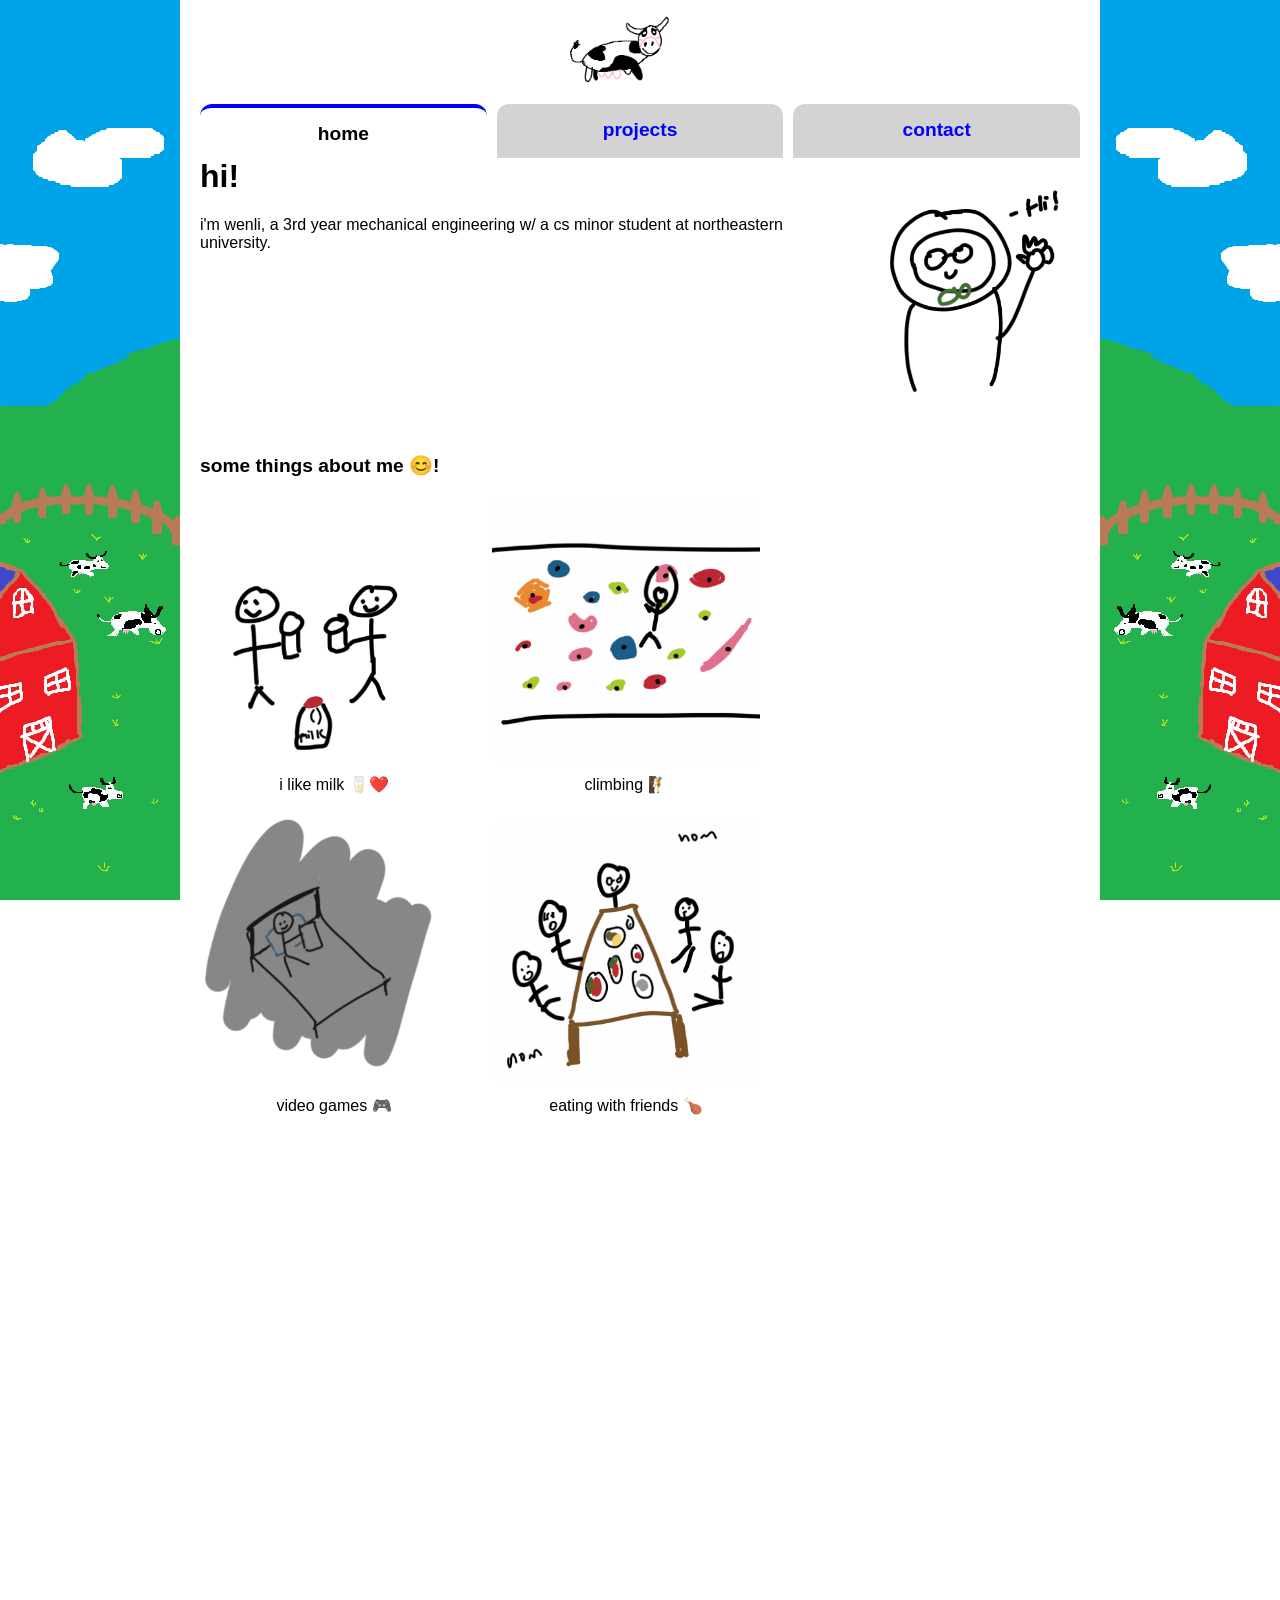
==== index.html @ a006619c "first version of my site" ====
<!doctype html>
<html lang="en">
  <head>
    <meta charset="UTF-8" />
    <meta name="viewport" content="width=device-width, initial-scale=1.0" />
    <title>Home</title>
    <link rel="stylesheet" href="style.css" />
  </head>
  <body>
    <div class="page-container">
      <!-- left farm background -->
      <div class="side-banner left"></div>

      <!-- Main content -->
      <div class="wrapper">
        <!-- Logo -->
        <div class="logo">
          <img src="images/cow.png" alt="Cow Logo" />
        </div>

        <!-- tabs -->
        <div class="nav-links">
          <a href="home.html" class="active">home</a>
          <a href="work.html">projects</a>
          <a href="links.html">contact</a>
        </div>

        <!-- page content -->
        <div class="content">
          <div class="intro">
            <div class="intro-text">
              <h1>hi!</h1>
              <p>
                i'm wenli, a 3rd year mechanical engineering w/ a cs minor
                student at northeastern university.
              </p>
            </div>

            <img
              src="images/me.gif"
              alt="intro gif of me waving"
              class="intro-gif"
              width="414"
              height="414"
            />
          </div>

          <div class="about">
            <p>some things about me 😊!</p>

            <div class="about-grid">
              <div class="about-item">
                <img
                  src="images/milk.gif"
                  alt="clinking glasses of milk"
                  loading="lazy"
                />
                <span>i like milk 🥛❤️</span>
              </div>
              <div class="about-item">
                <img src="images/climbing.gif" alt="climbing" loading="lazy" />
                <span>climbing 🧗</span>
              </div>
              <div class="about-item">
                <img
                  src="images/video-games.gif"
                  alt="late night bed gaming session"
                  loading="lazy"
                />
                <span>video games 🎮</span>
              </div>
              <div class="about-item">
                <img
                  src="images/munch.gif"
                  alt="eating with friends"
                  loading="lazy"
                />
                <span>eating with friends 🍗</span>
              </div>
            </div>
          </div>
        </div>
      </div>

      <!-- right farm background -->
      <div class="side-banner right"></div>
    </div>
  </body>
</html>
---- style.css ----
body {
  margin: 0;
  font-family: Arial, "Times New Roman", Times, serif;
  background-color: #fff;
  overflow-x: hidden; /* prevent sideways scrollbars */
}

/* Container for center content */
.page-container {
  display: flex;
  justify-content: center;
  position: relative;
  z-index: 1; /* keep above backgrounds */
}

/* Fixed side banners */
.side-banner {
  position: fixed;
  top: 0;
  bottom: 0;
  width: 180px; /* adjust to your desired width */
  background-size: cover;
  background-repeat: no-repeat;
  background-position: top center;
  z-index: 0;
}

.side-banner.left {
  left: 0;
  background-image: url("images/leftside.png");
}

.side-banner.right {
  right: 0;
  background-image: url("images/rightside.png");
}

/* Main content wrapper (center) */
.wrapper {
  flex: 1;
  max-width: 1080px;
  background-color: white;
  display: flex;
  flex-direction: column;
  align-items: center;
  margin: 0 180px; /* leave space for fixed banners */
  z-index: 1;
  position: relative;
}

/* Logo */
.logo {
  padding: 10px;
}

.logo img {
  height: 80px;
}

/* Navigation tabs */
.nav-links {
  display: flex;
  width: 100%;
  gap: 10px;
  padding: 0 20px;
  box-sizing: border-box;
  margin-bottom: -2px; /* overlap look */
}

.nav-links a {
  flex: 1; /* each tab takes an equal share of the row */
  text-align: center;
  padding: 15px 10px;
  box-sizing: border-box;
  text-decoration: none;
  color: blue;
  font-size: clamp(0.85rem, 1.6vw, 1.2rem);
  font-weight: bold;
  border-radius: 12px 12px 0 0;
  background-color: lightgray;
  white-space: nowrap;
}

.nav-links a:hover {
  background-color: darkgray;
  color: white;
}

/* Active tab */
.nav-links a.active {
  background-color: white;
  border-top: 4px solid blue;
  color: black;
}

/* Content area */
.content {
  width: 100%;
  background-color: white;
  min-height: 2000px;
  padding: 0 20px 20px; /* no top padding: intro sits right under the tabs */
  box-sizing: border-box;
}

/* Intro row: text on the left, gif on the right */
.intro {
  display: flex;
  align-items: flex-start;
  gap: 24px;
}

.intro-text {
  flex: 1;
  min-width: 0; /* let the text shrink instead of pushing the gif out */
}

.intro-text h1 {
  margin-top: 0;
}

.intro-gif {
  flex: 0 0 auto;
  width: clamp(140px, 24vw, 240px);
  height: auto; /* keep the 1:1 aspect ratio */
  border-radius: 12px;
}

/* "some things about me" — set apart from the intro block above */
.about {
  margin-top: 56px;
}

/* the "some things about me" line (direct child only, not the grid labels) */
.about > p {
  margin: 0 0 20px;
  font-size: 1.2rem;
  font-weight: bold;
}

/* 2x2 grid of gifs */
.about-grid {
  display: grid;
  grid-template-columns: repeat(2, 1fr);
  gap: 24px;
  max-width: 560px;
}

.about-item {
  display: flex;
  flex-direction: column;
  align-items: center;
  gap: 10px;
  text-align: center;
}

.about-item img {
  display: block;
  width: 100%;
  aspect-ratio: 1 / 1; /* they're all square, so no letterboxing */
  object-fit: cover;
  border-radius: 12px;
}

/* Project gallery (work.html) */
.card-grid {
  display: grid;
  grid-template-columns: repeat(2, 1fr);
  gap: 24px;
  margin-top: 24px;
}

.card {
  display: flex;
  flex-direction: column;
  text-decoration: none;
  color: inherit; /* don't inherit the blue link color */
  border: 2px solid lightgray;
  border-radius: 12px;
  overflow: hidden; /* clips the thumb to the rounded corners */
  transition: transform 0.15s ease, border-color 0.15s ease;
}

.card:hover {
  transform: translateY(-4px);
  border-color: blue;
}

.card-thumb {
  aspect-ratio: 4 / 3;
  background-color: #f2f2f2; /* placeholder until you add an image */
}

.card-thumb img {
  display: block;
  width: 100%;
  height: 100%;
  object-fit: cover;
}

.card-body {
  padding: 14px 16px;
}

.card-body h2 {
  margin: 0 0 6px;
  font-size: 1.1rem;
  color: blue;
}

.card-body p {
  margin: 0;
  font-size: 0.95rem;
  line-height: 1.5;
}

/* Back link on the project pages */
.back-link {
  display: inline-block;
  margin-top: 32px;
  color: blue;
  font-weight: bold;
}

/* Narrow windows: drop the side banners and reclaim their space */
@media (max-width: 768px) {
  .side-banner {
    display: none;
  }

  .wrapper {
    margin: 0;
  }
}

/* Very narrow screens */
@media (max-width: 420px) {
  .nav-links {
    gap: 6px;
    padding: 0 10px;
  }

  .nav-links a {
    padding: 15px 4px; /* three short labels still fit in one row */
  }

  .logo img {
    height: 60px;
  }

  /* stack the gif above the text instead of squeezing both */
  .intro {
    flex-direction: column;
    align-items: center;
  }

  .intro-gif {
    order: -1;
    width: min(60vw, 240px);
  }

  /* one gif per row once two columns get too cramped */
  .about-grid {
    grid-template-columns: 1fr;
    max-width: 260px;
    margin: 0 auto;
  }

  /* one card per row too */
  .card-grid {
    grid-template-columns: 1fr;
  }
}
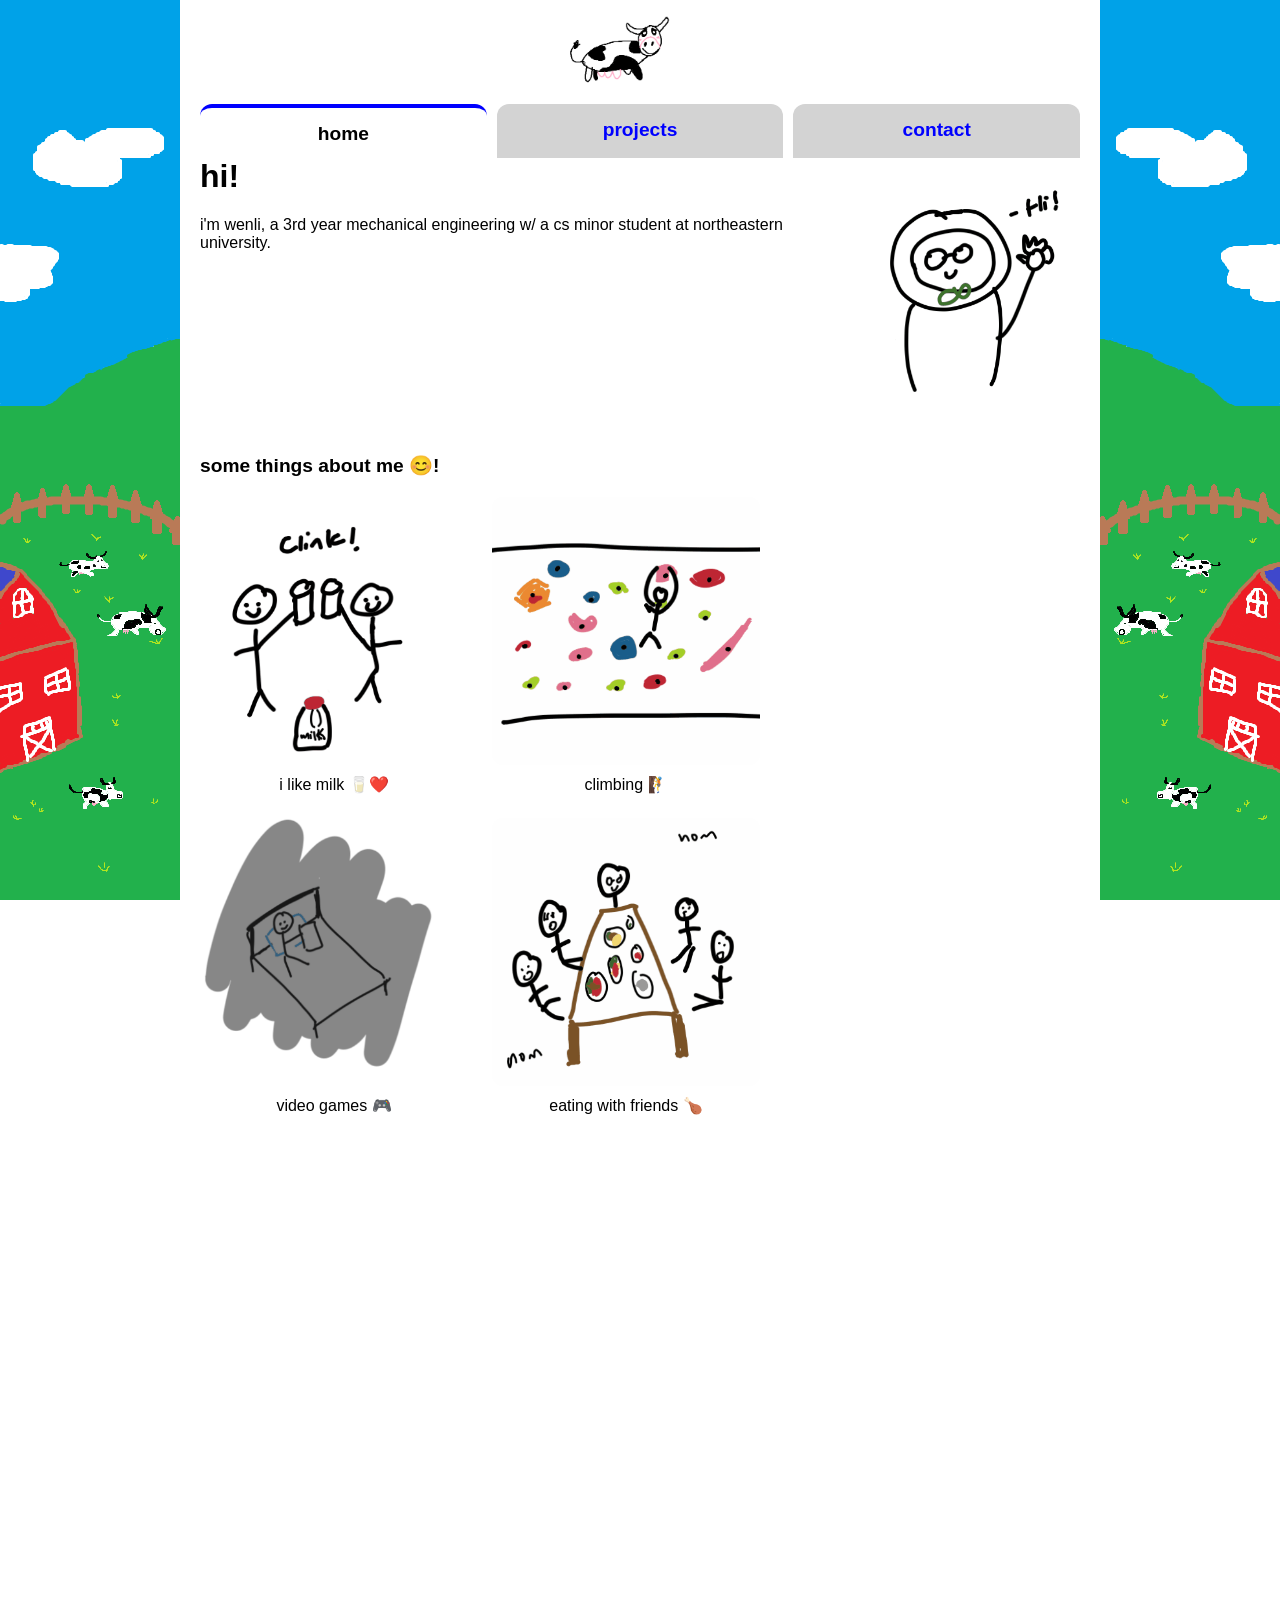
==== commit 831a6fb0: "remove all instances of home.html to be replaced by index.html" ====
--- a/index.html
+++ b/index.html
@@ -20,7 +20,7 @@
 
         <!-- tabs -->
         <div class="nav-links">
-          <a href="home.html" class="active">home</a>
+          <a href="index.html" class="active">home</a>
           <a href="work.html">projects</a>
           <a href="links.html">contact</a>
         </div>
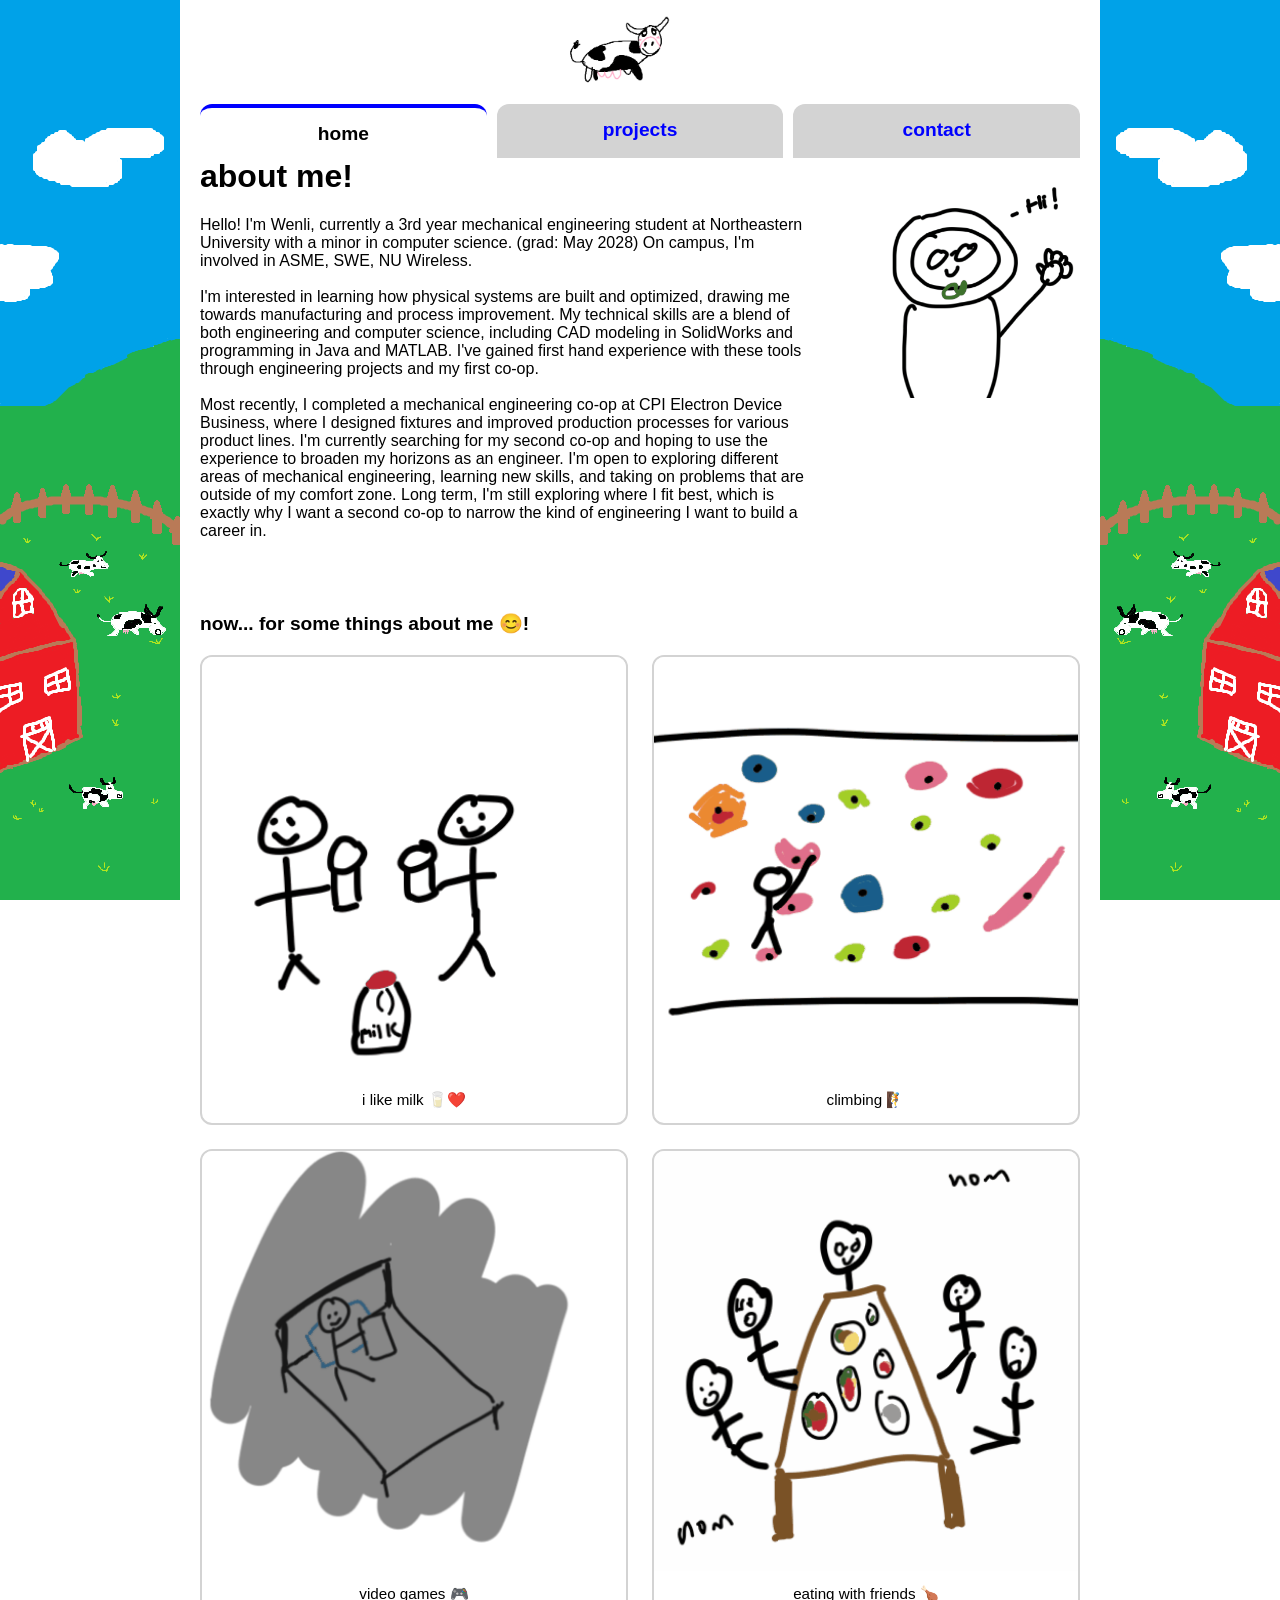
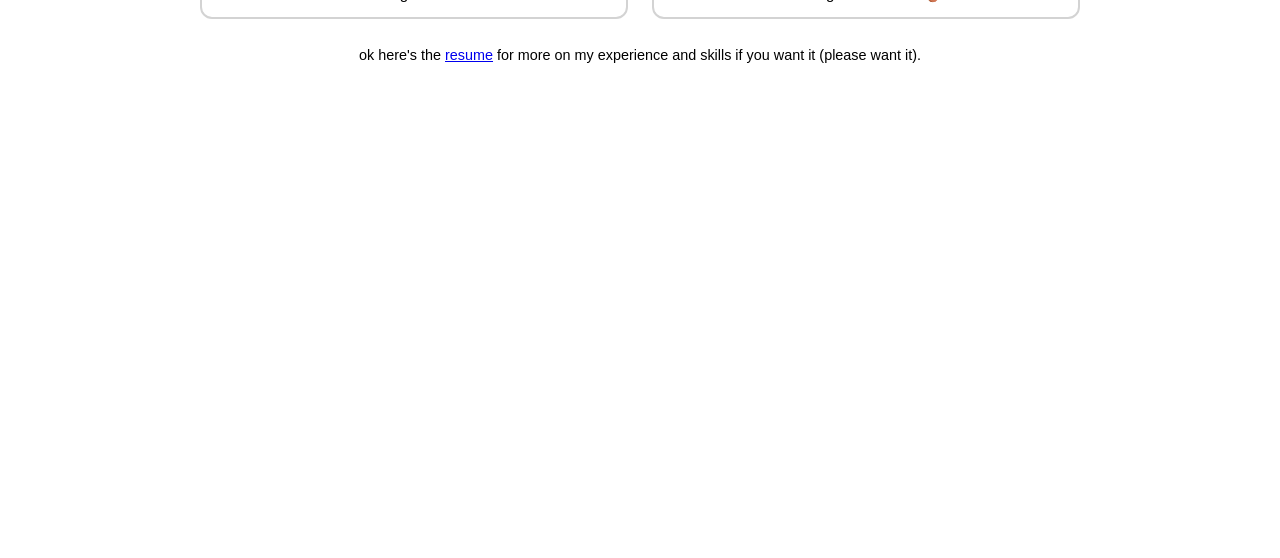
==== commit e7c3fa7b: "added changes to about me and contact pages" ====
--- a/index.html
+++ b/index.html
@@ -29,10 +29,31 @@
         <div class="content">
           <div class="intro">
             <div class="intro-text">
-              <h1>hi!</h1>
+              <h1>about me!</h1>
               <p>
-                i'm wenli, a 3rd year mechanical engineering w/ a cs minor
-                student at northeastern university.
+                Hello! I'm Wenli, currently a 3rd year mechanical engineering
+                student at Northeastern University with a minor in computer
+                science. (grad: May 2028) On campus, I'm involved in ASME, SWE,
+                NU Wireless.<br />
+                <br />
+                I'm interested in learning how physical systems are built and
+                optimized, drawing me towards manufacturing and process
+                improvement. My technical skills are a blend of both engineering
+                and computer science, including CAD modeling in SolidWorks and
+                programming in Java and MATLAB. I've gained first hand
+                experience with these tools through engineering projects and my
+                first co-op.<br />
+                <br />
+                Most recently, I completed a mechanical engineering co-op at CPI
+                Electron Device Business, where I designed fixtures and improved
+                production processes for various product lines. I'm currently
+                searching for my second co-op and hoping to use the experience
+                to broaden my horizons as an engineer. I'm open to exploring
+                different areas of mechanical engineering, learning new skills,
+                and taking on problems that are outside of my comfort zone. Long
+                term, I'm still exploring where I fit best, which is exactly why
+                I want a second co-op to narrow the kind of engineering I want
+                to build a career in.
               </p>
             </div>
 
@@ -46,8 +67,7 @@
           </div>
 
           <div class="about">
-            <p>some things about me 😊!</p>
-
+            <p>now... for some things about me 😊!</p>
             <div class="about-grid">
               <div class="about-item">
                 <img
@@ -78,6 +98,15 @@
                 <span>eating with friends 🍗</span>
               </div>
             </div>
+
+            <p class="resume-note">
+              ok here's the
+              <a href="wenli yu resume.pdf" target="_blank" rel="noopener"
+                >resume</a
+              >
+              for more on my experience and skills if you want it (please want
+              it).
+            </p>
           </div>
         </div>
       </div>
@@ -85,5 +114,7 @@
       <!-- right farm background -->
       <div class="side-banner right"></div>
     </div>
+
+    <script src="gif-hover.js"></script>
   </body>
 </html>
--- a/style.css
+++ b/style.css
@@ -137,47 +137,85 @@
   font-weight: bold;
 }
 
-/* 2x2 grid of gifs */
-.about-grid {
-  display: grid;
-  grid-template-columns: repeat(2, 1fr);
-  gap: 24px;
-  max-width: 560px;
-}
-
-.about-item {
-  display: flex;
-  flex-direction: column;
-  align-items: center;
-  gap: 10px;
+/* small closing line under the about grid */
+.about > .resume-note {
+  margin: 28px 0 0;
+  font-size: 0.9rem;
+  font-weight: normal; /* undo the bold heading style from .about > p */
   text-align: center;
 }
 
-.about-item img {
-  display: block;
-  width: 100%;
-  aspect-ratio: 1 / 1; /* they're all square, so no letterboxing */
-  object-fit: cover;
-  border-radius: 12px;
-}
-
-/* Project gallery (work.html) */
+/* 2x2 grids: the about-me gifs and the project cards share sizing */
+.about-grid,
 .card-grid {
   display: grid;
   grid-template-columns: repeat(2, 1fr);
   gap: 24px;
+}
+
+.card-grid {
   margin-top: 24px;
 }
 
+/* Shared card frame */
+.about-item,
 .card {
   display: flex;
   flex-direction: column;
+  border: 2px solid lightgray;
+  border-radius: 12px;
+  overflow: hidden; /* clips the image to the rounded corners */
+}
+
+/* the project cards are links; the about tiles aren't */
+.card {
   text-decoration: none;
   color: inherit; /* don't inherit the blue link color */
-  border: 2px solid lightgray;
+  transition: transform 0.15s ease, border-color 0.15s ease;
+}
+
+.about-item img {
+  display: block;
+  width: 100%;
+  aspect-ratio: 1 / 1; /* square source, so nothing gets cropped */
+  object-fit: cover;
+}
+
+/* gif-hover.js: a canvas holding the first frame sits over each gif
+   until it's hovered */
+.gif-hover {
+  position: relative;
+  display: block;
+}
+
+.gif-hover canvas {
+  position: absolute;
+  inset: 0;
+  width: 100%;
+  height: 100%;
+  object-fit: cover;
+  border-radius: inherit;
+}
+
+.gif-hover.playing canvas {
+  visibility: hidden;
+}
+
+/* the wrapper is now the flex item, so it takes over the gif's layout role */
+.intro .gif-hover {
+  flex: 0 0 auto;
   border-radius: 12px;
-  overflow: hidden; /* clips the thumb to the rounded corners */
-  transition: transform 0.15s ease, border-color 0.15s ease;
+  overflow: hidden;
+}
+
+.intro .gif-hover .intro-gif {
+  display: block;
+}
+
+.about-item span {
+  padding: 14px 16px;
+  text-align: center;
+  font-size: 0.95rem;
 }
 
 .card:hover {
@@ -253,19 +291,16 @@
     align-items: center;
   }
 
+  .intro .gif-hover {
+    order: -1;
+  }
+
   .intro-gif {
-    order: -1;
     width: min(60vw, 240px);
   }
 
-  /* one gif per row once two columns get too cramped */
-  .about-grid {
-    grid-template-columns: 1fr;
-    max-width: 260px;
-    margin: 0 auto;
-  }
-
-  /* one card per row too */
+  /* one tile per row once two columns get too cramped */
+  .about-grid,
   .card-grid {
     grid-template-columns: 1fr;
   }
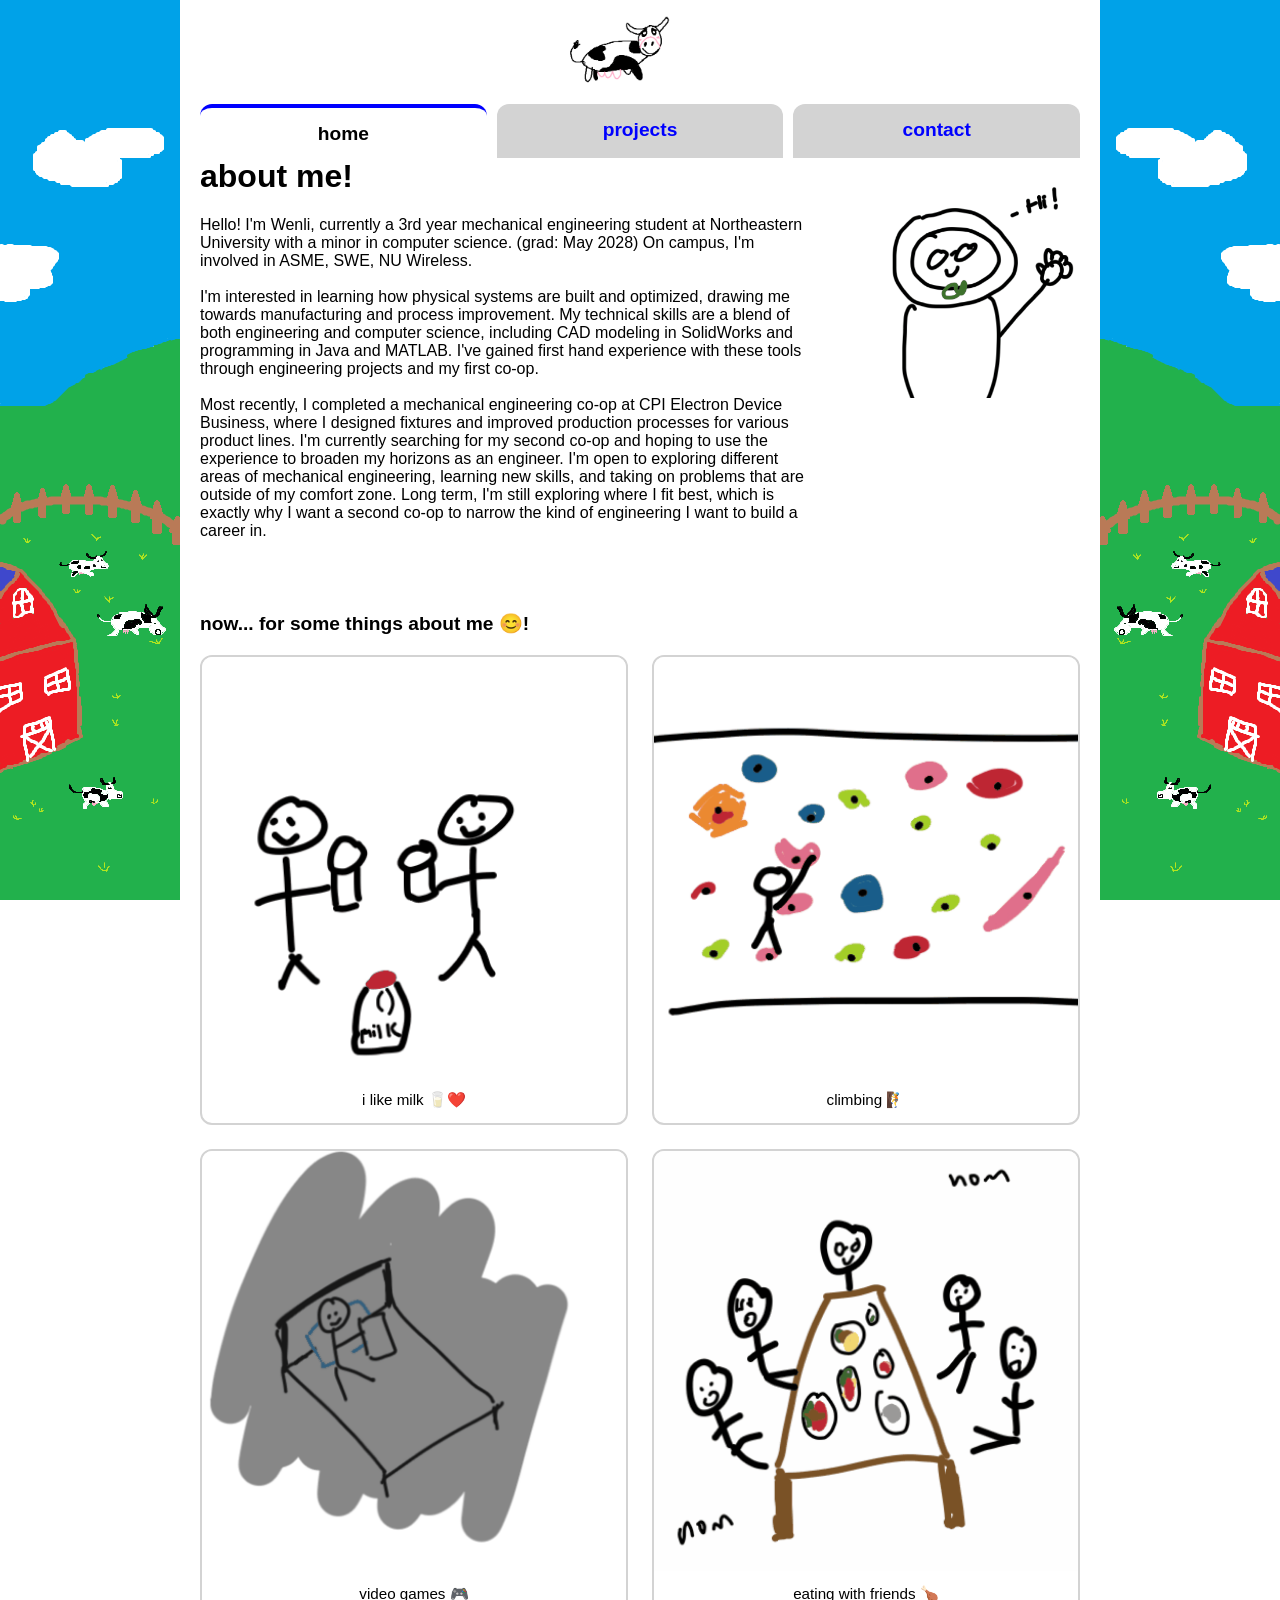
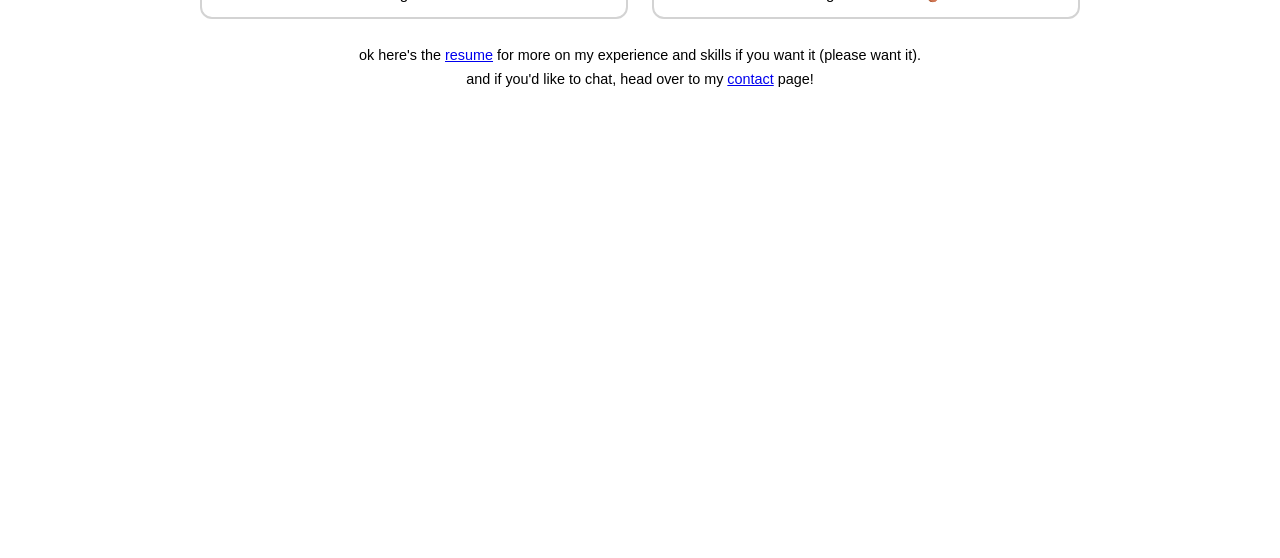
==== commit b232269d: "update about me and contact page" ====
--- a/index.html
+++ b/index.html
@@ -107,6 +107,11 @@
               for more on my experience and skills if you want it (please want
               it).
             </p>
+
+            <p class="resume-note">
+              and if you'd like to chat, head over to my
+              <a href="links.html">contact</a> page!
+            </p>
           </div>
         </div>
       </div>
--- a/style.css
+++ b/style.css
@@ -145,6 +145,11 @@
   text-align: center;
 }
 
+/* keep stacked notes close together */
+.about > .resume-note + .resume-note {
+  margin-top: 8px;
+}
+
 /* 2x2 grids: the about-me gifs and the project cards share sizing */
 .about-grid,
 .card-grid {
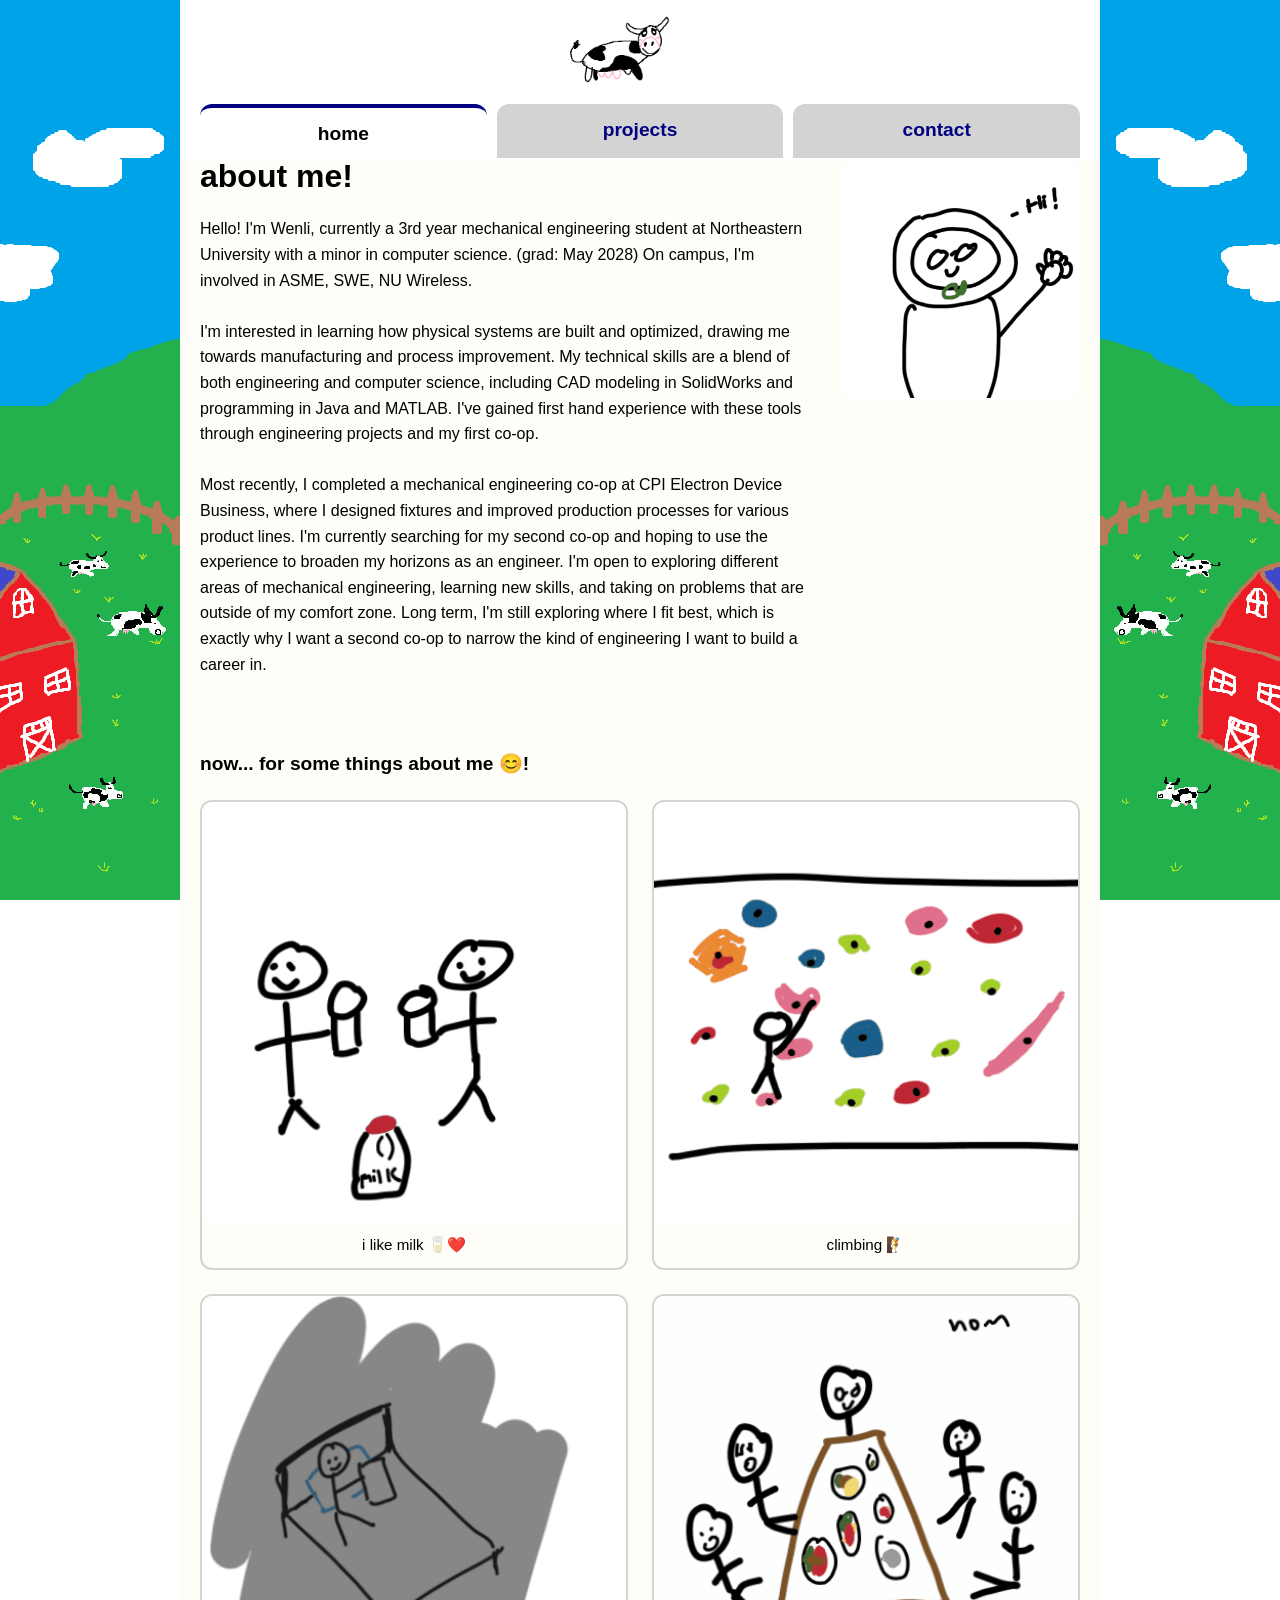
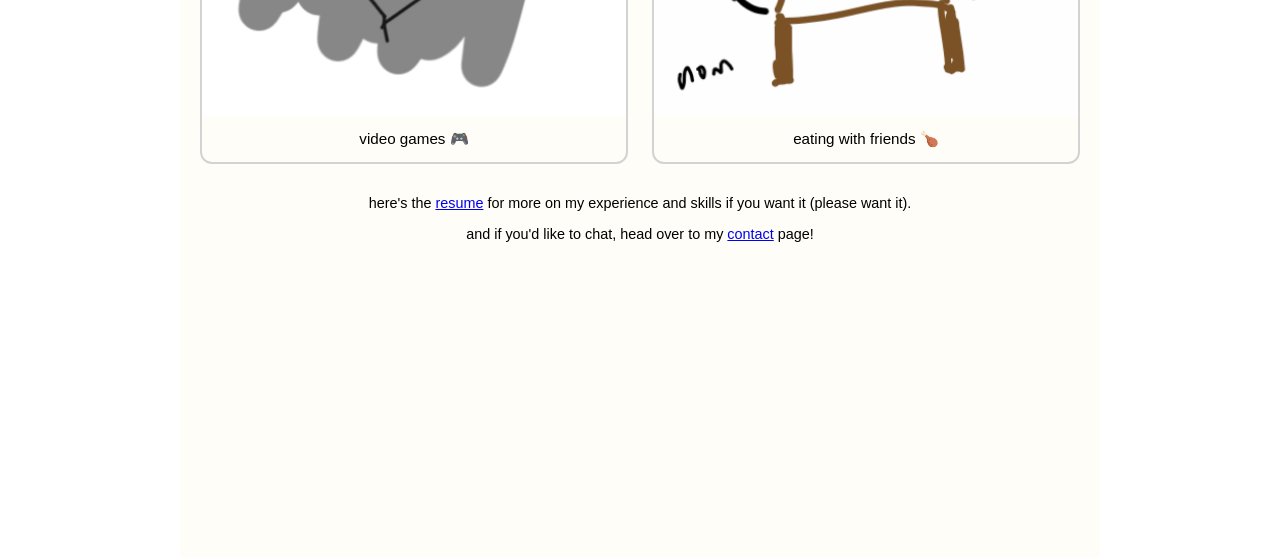
==== commit 227f98ed: "add more pictures/ project 1 description" ====
--- a/index.html
+++ b/index.html
@@ -100,7 +100,7 @@
             </div>
 
             <p class="resume-note">
-              ok here's the
+              here's the
               <a href="wenli yu resume.pdf" target="_blank" rel="noopener"
                 >resume</a
               >
--- a/style.css
+++ b/style.css
@@ -73,7 +73,7 @@
   padding: 15px 10px;
   box-sizing: border-box;
   text-decoration: none;
-  color: blue;
+  color: navy;
   font-size: clamp(0.85rem, 1.6vw, 1.2rem);
   font-weight: bold;
   border-radius: 12px 12px 0 0;
@@ -89,7 +89,7 @@
 /* Active tab */
 .nav-links a.active {
   background-color: white;
-  border-top: 4px solid blue;
+  border-top: 4px solid navy;
   color: black;
 }
 
@@ -176,7 +176,9 @@
 .card {
   text-decoration: none;
   color: inherit; /* don't inherit the blue link color */
-  transition: transform 0.15s ease, border-color 0.15s ease;
+  transition:
+    transform 0.15s ease,
+    border-color 0.15s ease;
 }
 
 .about-item img {
@@ -225,7 +227,7 @@
 
 .card:hover {
   transform: translateY(-4px);
-  border-color: blue;
+  border-color: navy;
 }
 
 .card-thumb {
@@ -240,6 +242,11 @@
   object-fit: cover;
 }
 
+/* tall phone photo: frame the sensors on the cap, not the brim below them */
+.card-thumb .bathat-thumb {
+  object-position: center 58%;
+}
+
 .card-body {
   padding: 14px 16px;
 }
@@ -247,7 +254,7 @@
 .card-body h2 {
   margin: 0 0 6px;
   font-size: 1.1rem;
-  color: blue;
+  color: navy;
 }
 
 .card-body p {
@@ -256,11 +263,25 @@
   line-height: 1.5;
 }
 
+/* YouTube embeds on the project pages: full width, 16:9 */
+.video-embed {
+  aspect-ratio: 16 / 9;
+  border-radius: 12px;
+  overflow: hidden;
+}
+
+.video-embed iframe {
+  display: block;
+  width: 100%;
+  height: 100%;
+  border: 0;
+}
+
 /* Back link on the project pages */
 .back-link {
   display: inline-block;
   margin-top: 32px;
-  color: blue;
+  color: navy;
   font-weight: bold;
 }
 
@@ -310,3 +331,138 @@
     grid-template-columns: 1fr;
   }
 }
+/* ---- Project detail pages ---- */
+.project-tagline {
+  margin: -6px 0 24px;
+  font-style: italic;
+  color: #555;
+}
+
+.content h2 {
+  margin: 32px 0 8px;
+  font-size: 1.3rem;
+  color: blue;
+}
+
+.content p {
+  line-height: 1.6;
+}
+
+.project-hero {
+  display: block;
+  width: 100%;
+  max-height: 420px;
+  object-fit: cover;
+  border-radius: 12px;
+  border: 2px solid lightgray;
+  margin: 8px 0;
+}
+
+/* for squarer photos: show the whole image, centered, instead of
+   cropping it into the wide banner */
+.project-hero-full {
+  width: auto;
+  max-width: 100%;
+  margin: 8px auto;
+}
+
+/* the screen and buttons sit low in this photo; frame them instead of the
+   headphones in the middle */
+.spotipi-hero {
+  object-position: center 90%;
+}
+
+/* "my contributions" bullet list on the project pages */
+.contributions {
+  margin: 0;
+  padding-left: 22px;
+}
+
+.contributions li {
+  margin-bottom: 6px;
+  line-height: 1.6;
+}
+
+/* supporting images side by side, stacked on narrow screens */
+.project-images {
+  display: grid;
+  grid-template-columns: repeat(2, 1fr);
+  gap: 24px;
+  margin: 24px 0;
+}
+
+.project-images figure {
+  margin: 0;
+}
+
+.project-images img {
+  display: block;
+  width: 100%;
+  aspect-ratio: 4 / 3; /* same box for both so they line up */
+  object-fit: contain; /* show the whole image, don't crop the schematic */
+  background: white;
+  border: 2px solid lightgray;
+  border-radius: 12px;
+}
+
+.project-images figcaption {
+  margin-top: 8px;
+  text-align: center;
+  font-size: 0.9rem;
+  color: #555;
+}
+
+@media (max-width: 600px) {
+  .project-images {
+    grid-template-columns: 1fr;
+  }
+}
+
+/* Warmer project pages */
+.content {
+  background-color: #fffdf7; /* soft cream instead of stark white */
+}
+
+/* Headings with a left accent bar */
+.content h2 {
+  border-left: 5px solid navy;
+  padding-left: 12px;
+  margin: 36px 0 12px;
+  font-size: 1.3rem;
+  color: navy;
+}
+
+/* project card titles on work.html sit inside .content too; keep them
+   flush with the description under them, no accent bar */
+.content .card-body h2 {
+  border-left: 0;
+  padding-left: 0;
+  margin: 0 0 6px;
+  font-size: 1.1rem;
+}
+
+/* Wrap the list sections in soft cards */
+.contributions {
+  background-color: #FFFDD0;
+  border: 2px solid lightgray;
+  border-radius: 12px;
+  padding: 16px 16px 16px 40px;
+  margin: 8px 0;
+}
+
+.contributions li {
+  margin-bottom: 8px;
+  line-height: 1.5;
+}
+
+/* Tagline pill */
+.project-tagline {
+  display: inline-block;
+  background-color: #eef2ff;
+  color: #333;
+  padding: 4px 12px;
+  border-radius: 999px;
+  font-style: normal;
+  font-size: 0.9rem;
+  margin: 0 0 24px;
+}
